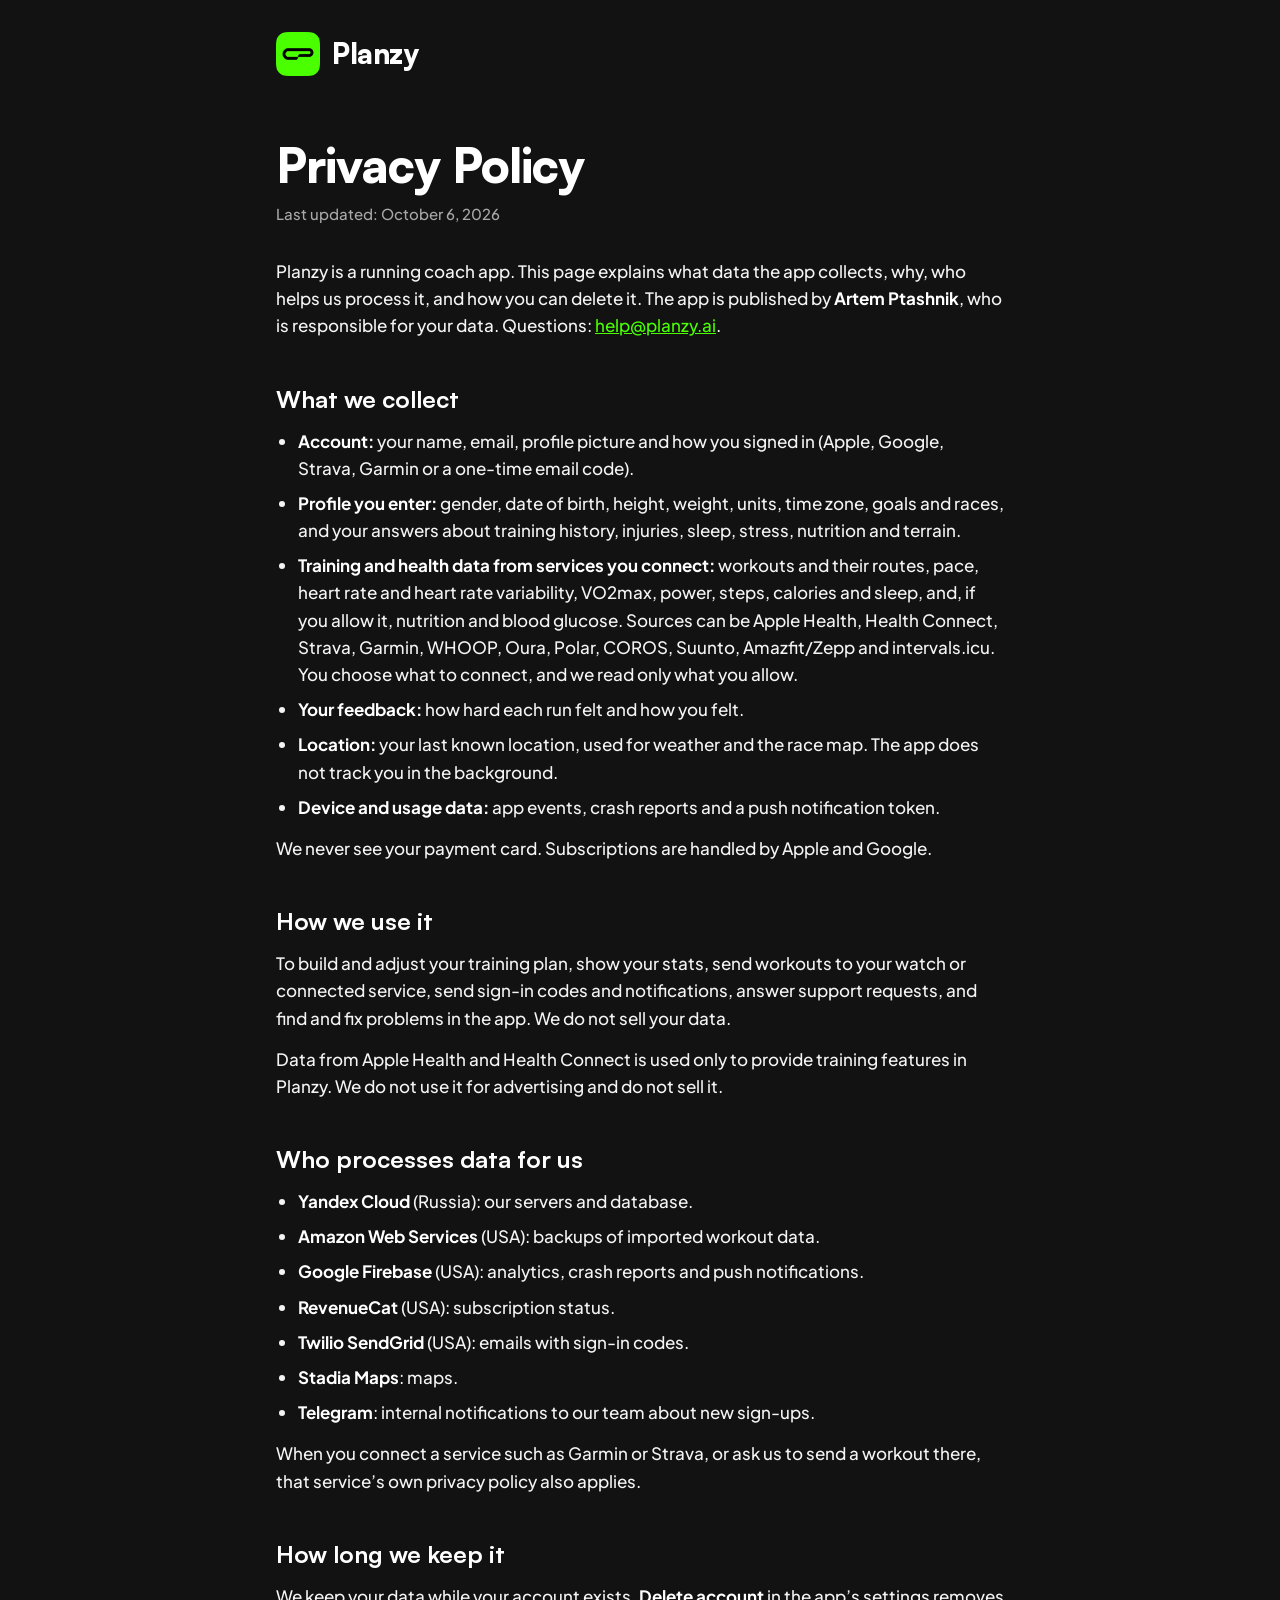
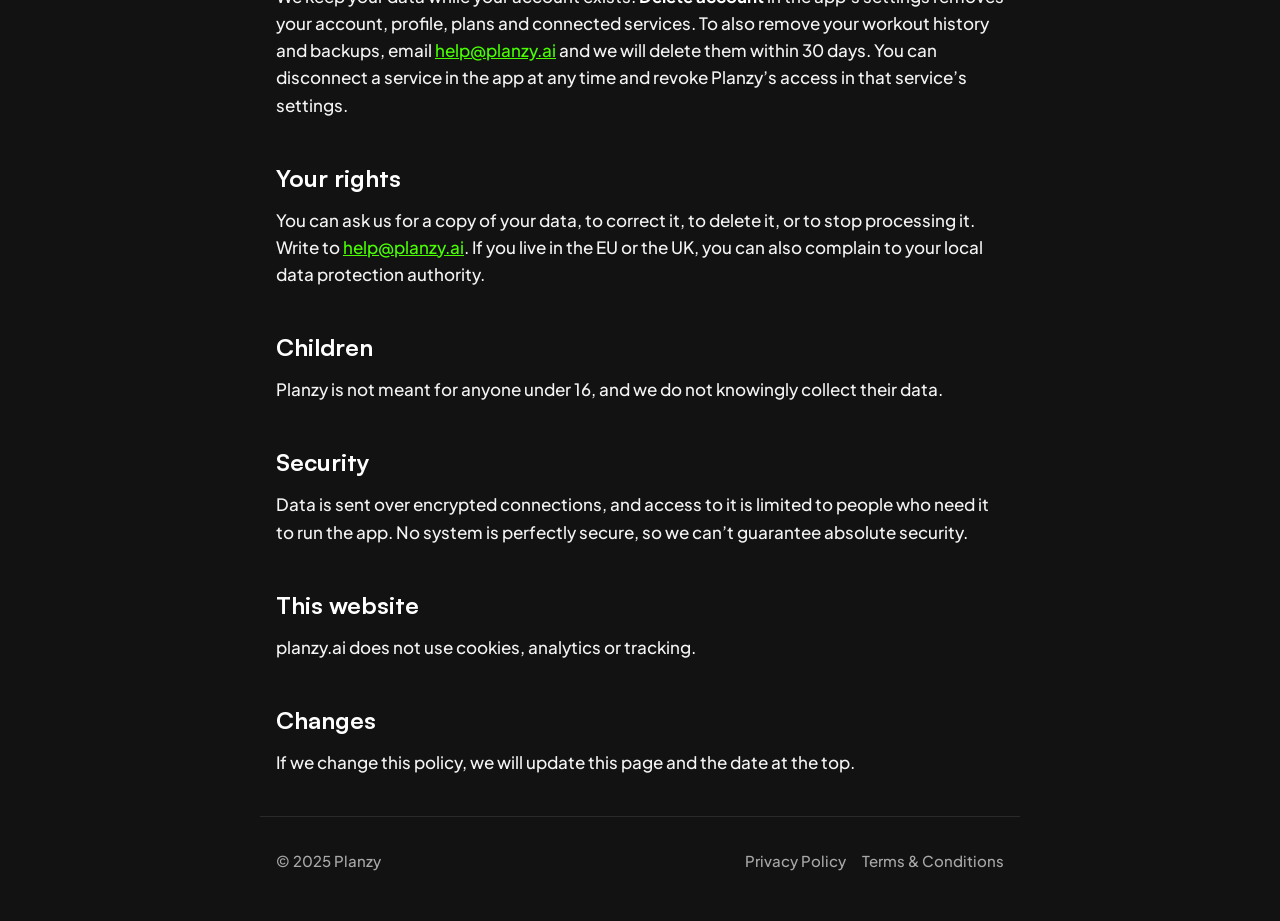
==== privacy.html @ 42816609 "Add Privacy Policy and Terms pages; redirect old help-center links Co-Authored-By: Claude Opus 5.5 <" ====
<!doctype html>
<html lang="en">
<head>
<meta charset="utf-8">
<meta name="viewport" content="width=device-width, initial-scale=1">
<title>Privacy Policy — Planzy</title>
<meta name="description" content="How the Planzy running coach app collects, uses and protects your data.">
<link rel="canonical" href="https://planzy.ai/privacy">
<link rel="icon" href="/assets/img/favicon.png">
<link rel="apple-touch-icon" href="/assets/img/apple-touch-icon.png">
<link rel="preconnect" href="https://fonts.googleapis.com">
<link rel="preconnect" href="https://fonts.gstatic.com" crossorigin>
<link href="https://fonts.googleapis.com/css2?family=Plus+Jakarta+Sans:wght@500;700&display=swap" rel="stylesheet">
<link rel="stylesheet" href="/assets/legal.css">
</head>
<body>
<div class="top"><a class="brand" href="/"><img src="/assets/img/logo-mark.png" alt="">Planzy</a></div>

<main>
  <h1>Privacy Policy</h1>
  <p class="updated">Last updated: October 6, 2026</p>

  <p class="lead">Planzy is a running coach app. This page explains what data the app collects, why, who helps us process it, and how you can delete it. The app is published by <strong>Artem Ptashnik</strong>, who is responsible for your data. Questions: <a href="mailto:help@planzy.ai">help@planzy.ai</a>.</p>

  <h2>What we collect</h2>
  <ul>
    <li><strong>Account:</strong> your name, email, profile picture and how you signed in (Apple, Google, Strava, Garmin or a one-time email code).</li>
    <li><strong>Profile you enter:</strong> gender, date of birth, height, weight, units, time zone, goals and races, and your answers about training history, injuries, sleep, stress, nutrition and terrain.</li>
    <li><strong>Training and health data from services you connect:</strong> workouts and their routes, pace, heart rate and heart rate variability, VO2max, power, steps, calories and sleep, and, if you allow it, nutrition and blood glucose. Sources can be Apple Health, Health Connect, Strava, Garmin, WHOOP, Oura, Polar, COROS, Suunto, Amazfit/Zepp and intervals.icu. You choose what to connect, and we read only what you allow.</li>
    <li><strong>Your feedback:</strong> how hard each run felt and how you felt.</li>
    <li><strong>Location:</strong> your last known location, used for weather and the race map. The app does not track you in the background.</li>
    <li><strong>Device and usage data:</strong> app events, crash reports and a push notification token.</li>
  </ul>
  <p>We never see your payment card. Subscriptions are handled by Apple and Google.</p>

  <h2>How we use it</h2>
  <p>To build and adjust your training plan, show your stats, send workouts to your watch or connected service, send sign-in codes and notifications, answer support requests, and find and fix problems in the app. We do not sell your data.</p>
  <p>Data from Apple Health and Health Connect is used only to provide training features in Planzy. We do not use it for advertising and do not sell it.</p>

  <h2>Who processes data for us</h2>
  <ul>
    <li><strong>Yandex Cloud</strong> (Russia): our servers and database.</li>
    <li><strong>Amazon Web Services</strong> (USA): backups of imported workout data.</li>
    <li><strong>Google Firebase</strong> (USA): analytics, crash reports and push notifications.</li>
    <li><strong>RevenueCat</strong> (USA): subscription status.</li>
    <li><strong>Twilio SendGrid</strong> (USA): emails with sign-in codes.</li>
    <li><strong>Stadia Maps</strong>: maps.</li>
    <li><strong>Telegram</strong>: internal notifications to our team about new sign-ups.</li>
  </ul>
  <p>When you connect a service such as Garmin or Strava, or ask us to send a workout there, that service’s own privacy policy also applies.</p>

  <h2>How long we keep it</h2>
  <p>We keep your data while your account exists. <strong>Delete account</strong> in the app’s settings removes your account, profile, plans and connected services. To also remove your workout history and backups, email <a href="mailto:help@planzy.ai">help@planzy.ai</a> and we will delete them within 30 days. You can disconnect a service in the app at any time and revoke Planzy’s access in that service’s settings.</p>

  <h2>Your rights</h2>
  <p>You can ask us for a copy of your data, to correct it, to delete it, or to stop processing it. Write to <a href="mailto:help@planzy.ai">help@planzy.ai</a>. If you live in the EU or the UK, you can also complain to your local data protection authority.</p>

  <h2>Children</h2>
  <p>Planzy is not meant for anyone under 16, and we do not knowingly collect their data.</p>

  <h2>Security</h2>
  <p>Data is sent over encrypted connections, and access to it is limited to people who need it to run the app. No system is perfectly secure, so we can’t guarantee absolute security.</p>

  <h2>This website</h2>
  <p>planzy.ai does not use cookies, analytics or tracking.</p>

  <h2>Changes</h2>
  <p>If we change this policy, we will update this page and the date at the top.</p>
</main>

<footer>
  <span>© 2025 Planzy</span>
  <nav><a href="/privacy">Privacy Policy</a><a href="/terms">Terms &amp; Conditions</a></nav>
</footer>
</body>
</html>
---- assets/legal.css ----
@font-face { font-family: Satoshi; src: url(/assets/fonts/satoshi-500.woff2) format("woff2"); font-weight: 500; font-display: swap; }
@font-face { font-family: Satoshi; src: url(/assets/fonts/satoshi-700.woff2) format("woff2"); font-weight: 700; font-display: swap; }
@font-face { font-family: Satoshi; src: url(/assets/fonts/satoshi-900.woff2) format("woff2"); font-weight: 900; font-display: swap; }

:root { --bg: #121212; --green: #49ff00; --text: #f4f4f4; --muted: #a8a8a8; --line: #2a2a2a; }
* { box-sizing: border-box; margin: 0; padding: 0; }
html { -webkit-text-size-adjust: 100%; }
body { background: var(--bg); color: var(--text); font-family: "Plus Jakarta Sans", sans-serif; font-weight: 500; font-size: 17px; line-height: 1.6; -webkit-font-smoothing: antialiased; }
a { color: var(--green); }

.top { max-width: 760px; margin: 0 auto; padding: 32px 16px 0; }
.brand { display: inline-flex; align-items: center; gap: 12px; color: #fff; text-decoration: none; font-family: Satoshi, sans-serif; font-weight: 900; font-size: 28px; letter-spacing: -.5px; }
.brand img { width: 44px; height: 44px; }

main { max-width: 760px; margin: 0 auto; padding: 56px 16px 40px; }
h1 { font-family: Satoshi, sans-serif; font-weight: 900; font-size: 48px; line-height: 1.05; letter-spacing: -1px; color: #fff; }
.updated { margin-top: 12px; color: var(--muted); font-size: 15px; }
.lead { margin-top: 32px; }
h2 { margin-top: 44px; font-family: Satoshi, sans-serif; font-weight: 700; font-size: 24px; line-height: 1.25; color: #fff; }
p, ul { margin-top: 14px; }
ul { padding-left: 22px; }
li + li { margin-top: 8px; }
strong { color: #fff; font-weight: 700; }

footer { max-width: 760px; margin: 0 auto; padding: 32px 16px 48px; border-top: 1px solid var(--line); display: flex; justify-content: space-between; gap: 16px; flex-wrap: wrap; color: var(--muted); font-size: 15px; }
footer nav { display: flex; gap: 16px; }
footer a { color: var(--muted); text-decoration: none; }
footer a:hover { color: #fff; }

@media (max-width: 640px) {
  h1 { font-size: 36px; }
  main { padding-top: 40px; }
}
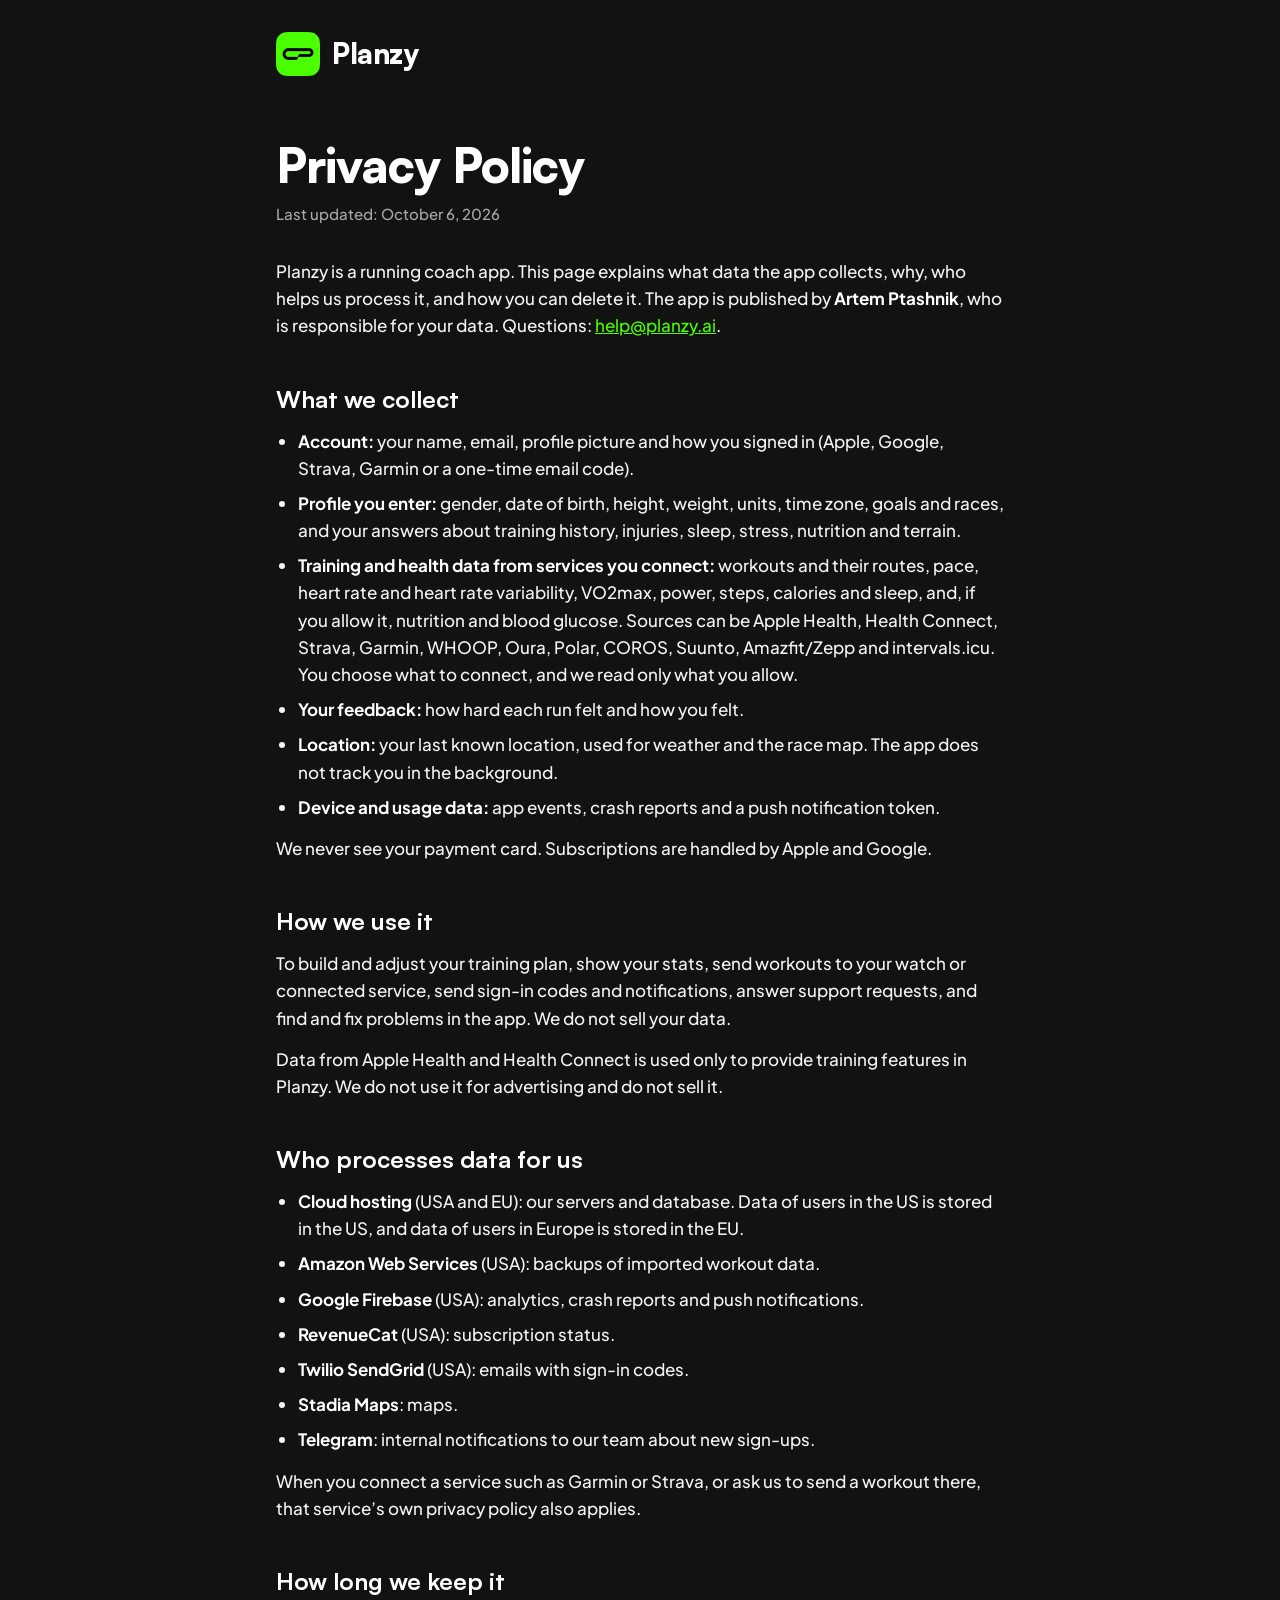
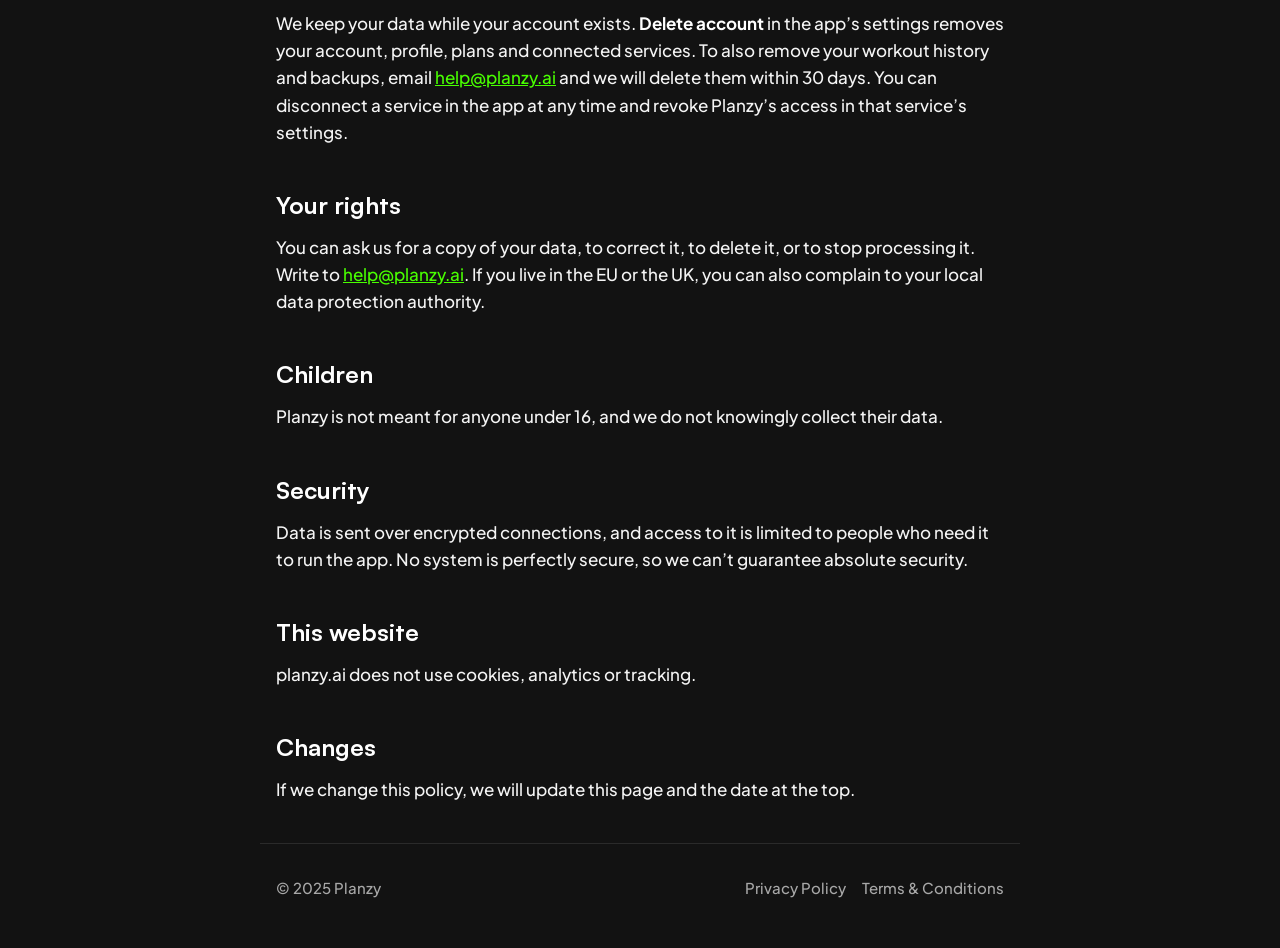
==== commit e92be462: "Privacy: hosting is in the USA and EU Co-Authored-By: Claude Opus 5.5 <noreply@anthropic.com>" ====
--- a/privacy.html
+++ b/privacy.html
@@ -39,7 +39,7 @@
 
   <h2>Who processes data for us</h2>
   <ul>
-    <li><strong>Yandex Cloud</strong> (Russia): our servers and database.</li>
+    <li><strong>Cloud hosting</strong> (USA and EU): our servers and database. Data of users in the US is stored in the US, and data of users in Europe is stored in the EU.</li>
     <li><strong>Amazon Web Services</strong> (USA): backups of imported workout data.</li>
     <li><strong>Google Firebase</strong> (USA): analytics, crash reports and push notifications.</li>
     <li><strong>RevenueCat</strong> (USA): subscription status.</li>
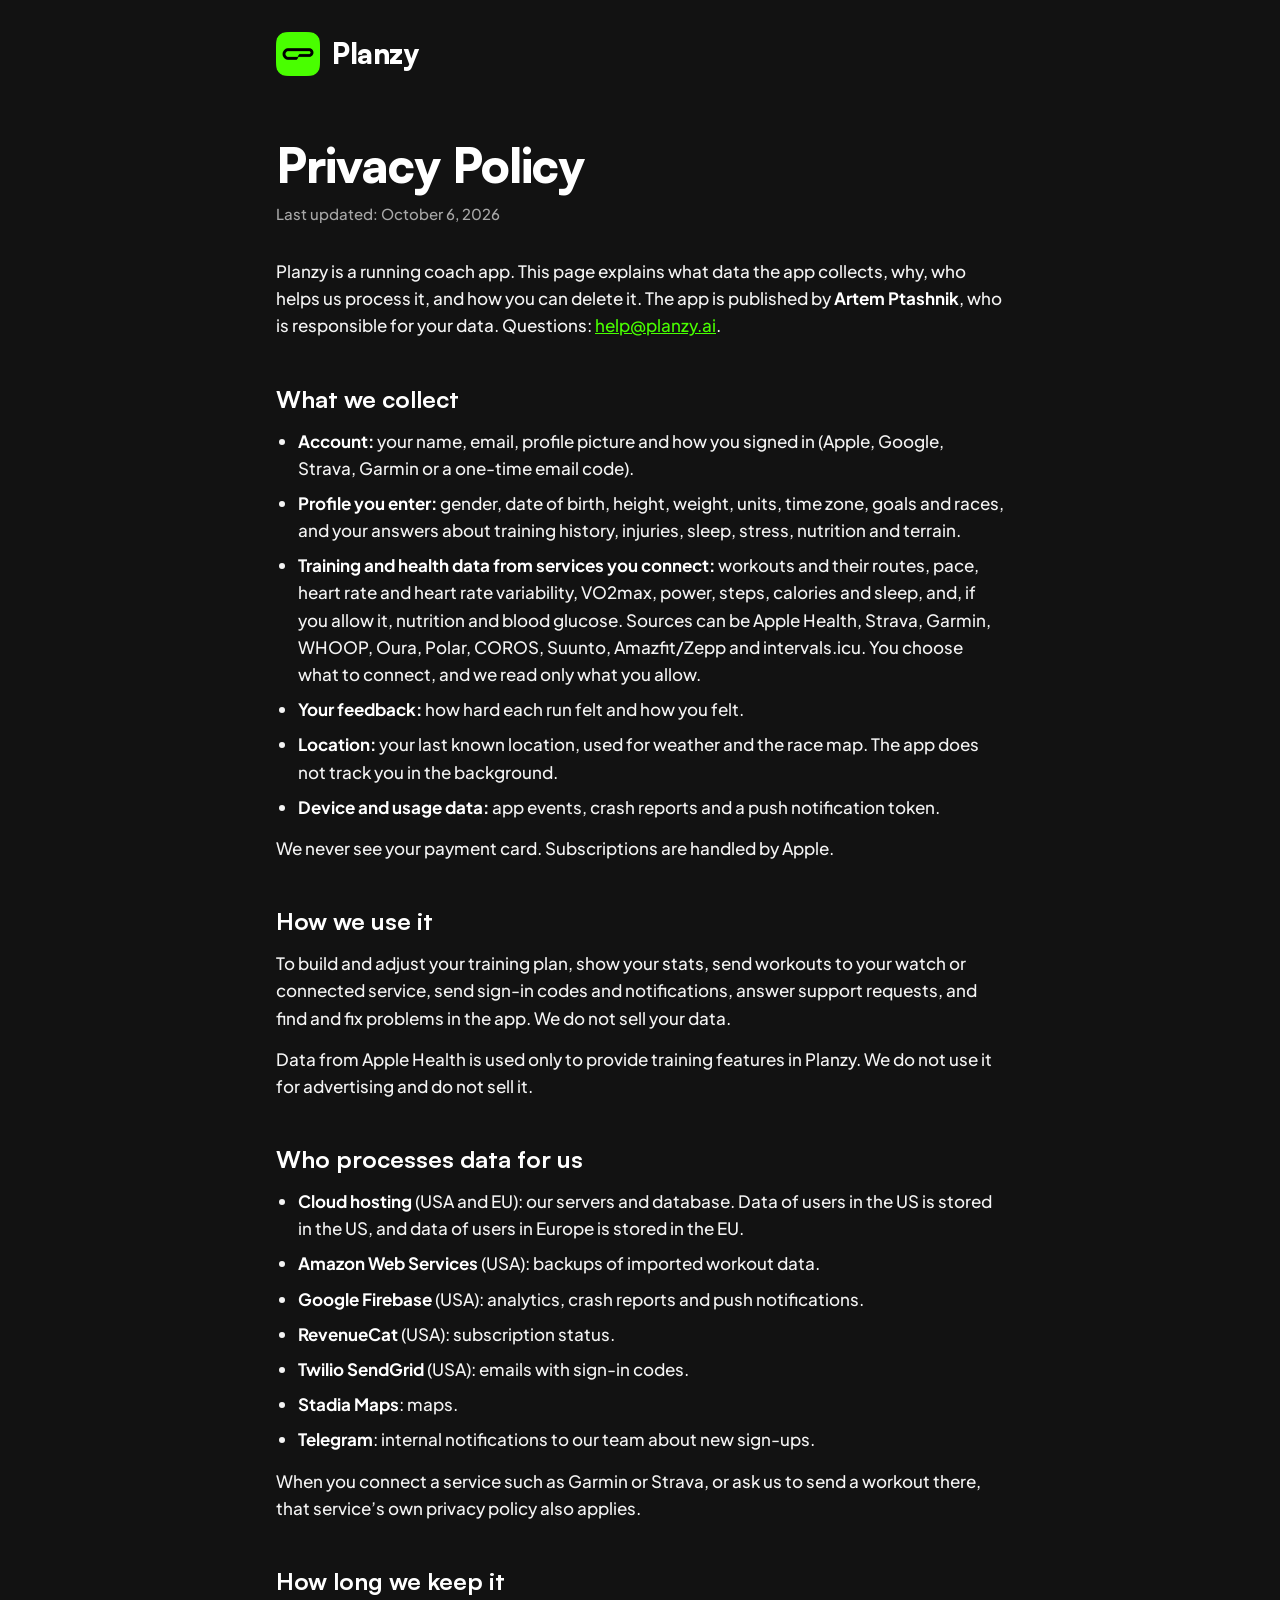
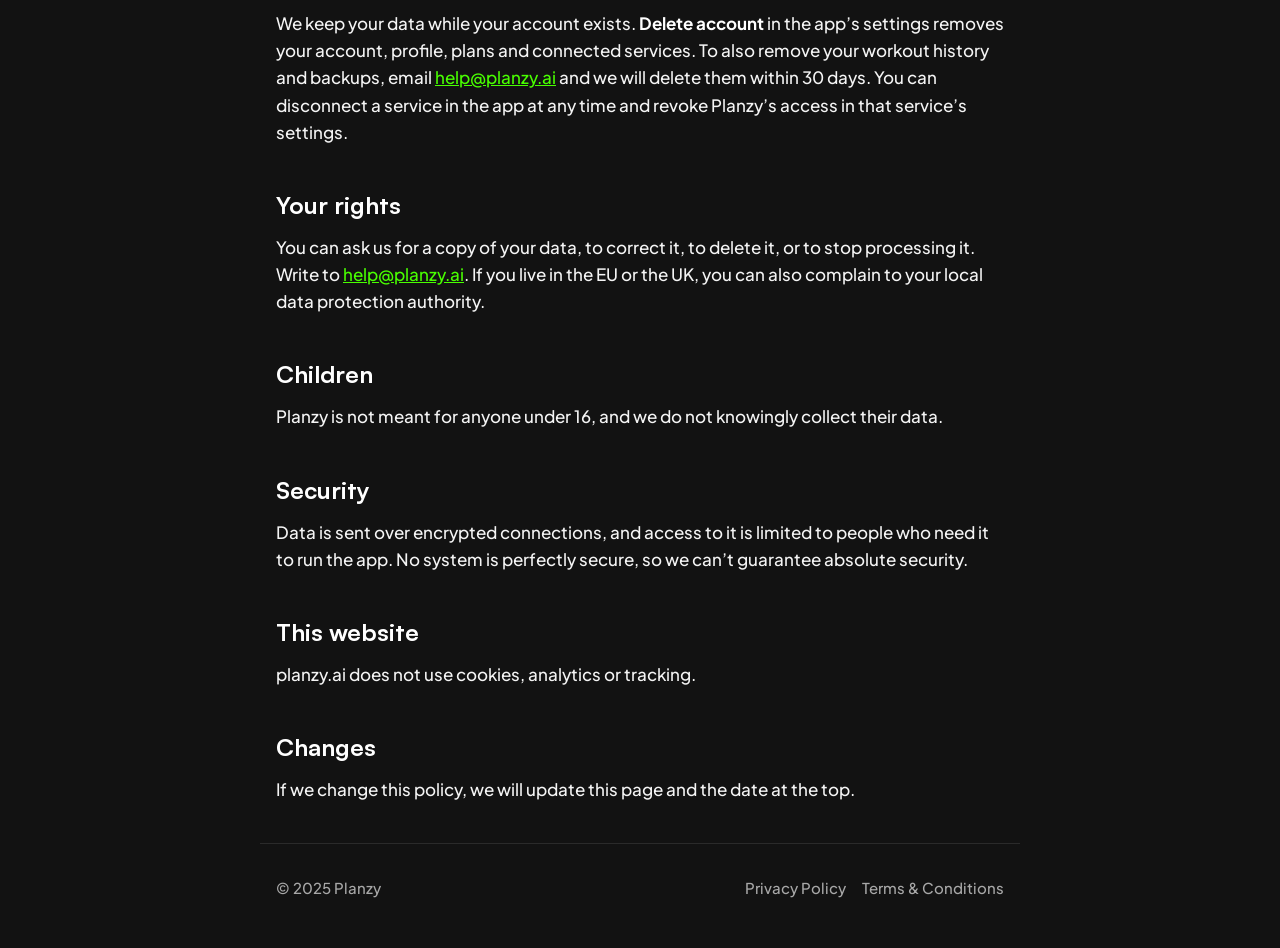
==== commit bc10d401: "iOS only: drop Google Play badge and onelink; App Store link everywhere; legal pages mention Apple o" ====
--- a/privacy.html
+++ b/privacy.html
@@ -26,16 +26,16 @@
   <ul>
     <li><strong>Account:</strong> your name, email, profile picture and how you signed in (Apple, Google, Strava, Garmin or a one-time email code).</li>
     <li><strong>Profile you enter:</strong> gender, date of birth, height, weight, units, time zone, goals and races, and your answers about training history, injuries, sleep, stress, nutrition and terrain.</li>
-    <li><strong>Training and health data from services you connect:</strong> workouts and their routes, pace, heart rate and heart rate variability, VO2max, power, steps, calories and sleep, and, if you allow it, nutrition and blood glucose. Sources can be Apple Health, Health Connect, Strava, Garmin, WHOOP, Oura, Polar, COROS, Suunto, Amazfit/Zepp and intervals.icu. You choose what to connect, and we read only what you allow.</li>
+    <li><strong>Training and health data from services you connect:</strong> workouts and their routes, pace, heart rate and heart rate variability, VO2max, power, steps, calories and sleep, and, if you allow it, nutrition and blood glucose. Sources can be Apple Health, Strava, Garmin, WHOOP, Oura, Polar, COROS, Suunto, Amazfit/Zepp and intervals.icu. You choose what to connect, and we read only what you allow.</li>
     <li><strong>Your feedback:</strong> how hard each run felt and how you felt.</li>
     <li><strong>Location:</strong> your last known location, used for weather and the race map. The app does not track you in the background.</li>
     <li><strong>Device and usage data:</strong> app events, crash reports and a push notification token.</li>
   </ul>
-  <p>We never see your payment card. Subscriptions are handled by Apple and Google.</p>
+  <p>We never see your payment card. Subscriptions are handled by Apple.</p>
 
   <h2>How we use it</h2>
   <p>To build and adjust your training plan, show your stats, send workouts to your watch or connected service, send sign-in codes and notifications, answer support requests, and find and fix problems in the app. We do not sell your data.</p>
-  <p>Data from Apple Health and Health Connect is used only to provide training features in Planzy. We do not use it for advertising and do not sell it.</p>
+  <p>Data from Apple Health is used only to provide training features in Planzy. We do not use it for advertising and do not sell it.</p>
 
   <h2>Who processes data for us</h2>
   <ul>
